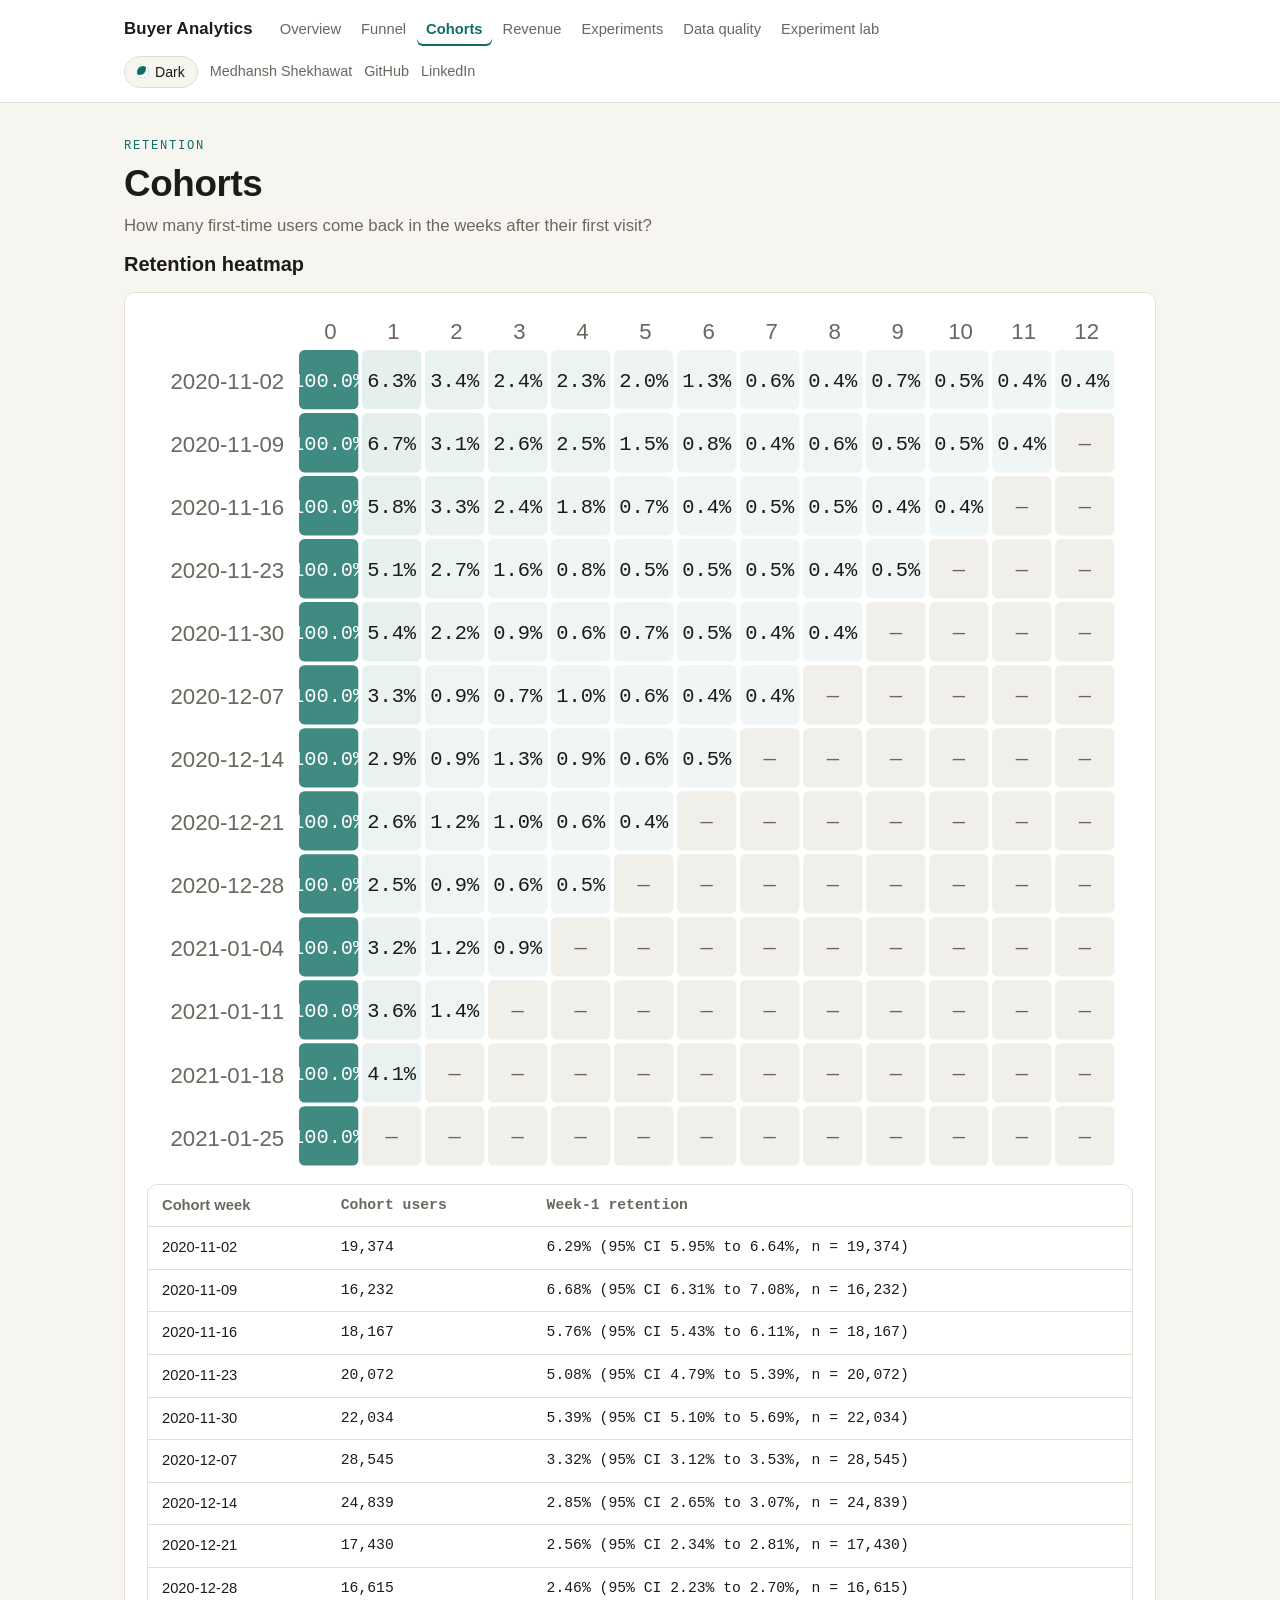
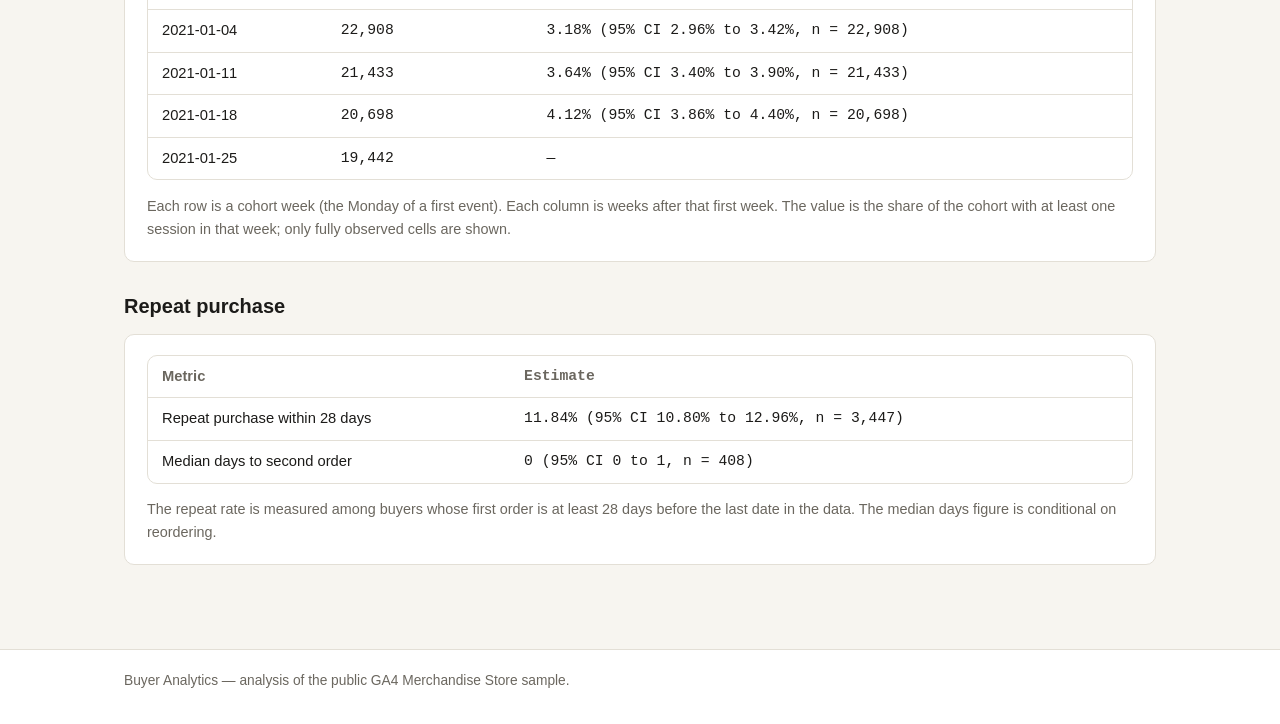
==== site/cohorts.html @ 5dee78f3 "Static site and experiment lab" ====
<!DOCTYPE html>
<html lang="en">
  <head>
    <meta charset="utf-8" />
    <meta name="viewport" content="width=device-width, initial-scale=1" />
    <title>Cohorts · Buyer Analytics</title>
    <meta
      name="description"
      content="How many first-time users come back in the weeks after their first visit."
    />
    <link rel="stylesheet" href="css/style.css" />
    <script src="js/theme.js"></script>
  </head>
  <body>
    <a class="skip-link" href="#content">Skip to content</a>
    <header class="site-header">
      <div class="wrap header-inner">
        <a class="brand" href="index.html">Buyer Analytics</a>
        <nav class="site-nav" aria-label="Primary">
          <a href="index.html">Overview</a>
          <a href="funnel.html">Funnel</a>
          <a href="cohorts.html" aria-current="page">Cohorts</a>
          <a href="revenue.html">Revenue</a>
          <a href="experiments.html">Experiments</a>
          <a href="quality.html">Data quality</a>
          <a href="lab.html">Experiment lab</a>
        </nav>
        <div class="header-tools">
          <button
            id="theme-toggle"
            class="theme-toggle"
            type="button"
            aria-pressed="false"
          >
            <span class="theme-toggle-icon" aria-hidden="true"></span>
            <span data-theme-label>Dark</span>
          </button>
          <span class="author">Medhansh Shekhawat</span>
          <a href="https://github.com/Ghostboy789/buyer-analytics">GitHub</a>
          <a href="https://www.linkedin.com/in/medhansh-shekhawat">LinkedIn</a>
        </div>
      </div>
    </header>

    <div class="wrap">
      <header class="page-head">
        <p class="eyebrow">Retention</p>
        <h1>Cohorts</h1>
        <p class="lede">
          How many first-time users come back in the weeks after their first
          visit?
        </p>
      </header>

      <main id="content" data-page="cohorts">
        <p class="placeholder">Data not loaded yet.</p>
      </main>
    </div>

    <footer class="site-footer">
      <div class="wrap">
        <p>
          Buyer Analytics &mdash; analysis of the public GA4 Merchandise Store
          sample.
        </p>
      </div>
    </footer>
    <script src="js/charts.js"></script>
    <script src="js/pages.js"></script>
    <script>
      Pages.mount();
    </script>
  </body>
</html>
---- site/css/style.css ----
/* Buyer Analytics — editorial analyst notebook.
 * Light is the base palette. Dark values are provided twice: once behind the
 * system preference and once behind the explicit [data-theme="dark"] switch.
 */

:root {
  --bg: #f7f5f0;
  --surface: #ffffff;
  --ink: #1c1b19;
  --muted: #6b675f;
  --rule: #e3dfd6;
  --accent: #0f6e63;
  --accent-2: #b4541a;
  --accent-soft: rgba(15, 110, 99, 0.08);
  --focus: #0f6e63;
  --radius: 10px;
  --gutter: 24px;
  --maxw: 1080px;
  --font-text: -apple-system, BlinkMacSystemFont, "Segoe UI", Roboto, Helvetica,
    Arial, "Noto Sans", sans-serif;
  --font-mono: ui-monospace, SFMono-Regular, "SF Mono", Menlo, Consolas,
    "Liberation Mono", monospace;
  --pass-bg: #b9e6df;
  --pass-ink: #0b4f46;
  --fail-bg: #f6c7a4;
  --fail-ink: #5c1f04;
  color-scheme: light;
}

@media (prefers-color-scheme: dark) {
  :root {
    --bg: #131514;
    --surface: #1b1e1d;
    --ink: #ecebe6;
    --muted: #9a988f;
    --rule: #2c302e;
    --accent: #4fc3b3;
    --accent-2: #f0a063;
    --accent-soft: rgba(79, 195, 179, 0.12);
    --focus: #4fc3b3;
    --pass-bg: #2f6f64;
    --pass-ink: #eafffb;
    --fail-bg: #7a4318;
    --fail-ink: #fff2e6;
    color-scheme: dark;
  }
}

:root[data-theme="dark"] {
  --bg: #131514;
  --surface: #1b1e1d;
  --ink: #ecebe6;
  --muted: #9a988f;
  --rule: #2c302e;
  --accent: #4fc3b3;
  --accent-2: #f0a063;
  --accent-soft: rgba(79, 195, 179, 0.12);
  --focus: #4fc3b3;
  --pass-bg: #2f6f64;
  --pass-ink: #eafffb;
  --fail-bg: #7a4318;
  --fail-ink: #fff2e6;
  color-scheme: dark;
}

:root[data-theme="light"] {
  --bg: #f7f5f0;
  --surface: #ffffff;
  --ink: #1c1b19;
  --muted: #6b675f;
  --rule: #e3dfd6;
  --accent: #0f6e63;
  --accent-2: #b4541a;
  --accent-soft: rgba(15, 110, 99, 0.08);
  --focus: #0f6e63;
  --pass-bg: #b9e6df;
  --pass-ink: #0b4f46;
  --fail-bg: #f6c7a4;
  --fail-ink: #5c1f04;
  color-scheme: light;
}

*,
*::before,
*::after {
  box-sizing: border-box;
}

html {
  -webkit-text-size-adjust: 100%;
}

body {
  margin: 0;
  background: var(--bg);
  color: var(--ink);
  font-family: var(--font-text);
  font-size: 16px;
  line-height: 1.6;
  overflow-x: hidden;
}

img,
svg,
video,
canvas {
  max-width: 100%;
}

a {
  color: var(--accent);
  text-underline-offset: 2px;
}

a:hover {
  color: var(--accent-2);
}

:focus-visible {
  outline: 2px solid var(--focus);
  outline-offset: 2px;
  border-radius: 3px;
}

.wrap {
  width: 100%;
  max-width: var(--maxw);
  margin: 0 auto;
  padding: 0 var(--gutter);
}

.skip-link {
  position: absolute;
  left: -9999px;
  top: 0;
  z-index: 10;
  background: var(--surface);
  color: var(--ink);
  padding: 8px 12px;
  border: 1px solid var(--rule);
  border-radius: 0 0 var(--radius) 0;
}

.skip-link:focus {
  left: 0;
}

/* Header ---------------------------------------------------------------- */

.site-header {
  border-bottom: 1px solid var(--rule);
  background: var(--surface);
}

.header-inner {
  display: flex;
  flex-wrap: wrap;
  align-items: center;
  gap: 10px 18px;
  padding-top: 14px;
  padding-bottom: 14px;
}

.brand {
  font-weight: 700;
  font-size: 1.05rem;
  letter-spacing: 0.01em;
  color: var(--ink);
  text-decoration: none;
  white-space: nowrap;
}

.brand:hover {
  color: var(--accent);
}

.site-nav {
  display: flex;
  flex-wrap: wrap;
  gap: 4px 2px;
  margin-right: auto;
}

.site-nav a {
  display: inline-block;
  padding: 4px 9px;
  color: var(--muted);
  text-decoration: none;
  border-radius: 6px;
  font-size: 0.92rem;
  white-space: nowrap;
}

.site-nav a:hover {
  color: var(--ink);
  background: var(--accent-soft);
}

.site-nav a[aria-current="page"] {
  color: var(--accent);
  font-weight: 600;
  box-shadow: inset 0 -2px 0 var(--accent);
}

.header-tools {
  display: flex;
  flex-wrap: wrap;
  align-items: center;
  gap: 6px 12px;
  font-size: 0.9rem;
}

.header-tools a {
  color: var(--muted);
  text-decoration: none;
}

.header-tools a:hover {
  color: var(--accent);
}

.author {
  color: var(--muted);
  white-space: nowrap;
}

.theme-toggle {
  display: inline-flex;
  align-items: center;
  gap: 6px;
  font: inherit;
  font-size: 0.88rem;
  color: var(--ink);
  background: var(--bg);
  border: 1px solid var(--rule);
  border-radius: 999px;
  padding: 4px 12px;
  cursor: pointer;
}

.theme-toggle:hover {
  border-color: var(--accent);
  color: var(--accent);
}

.theme-toggle-icon {
  width: 12px;
  height: 12px;
  border-radius: 50%;
  background: var(--accent);
  box-shadow: inset -3px -3px 0 0 var(--surface);
}

/* Page head ------------------------------------------------------------- */

.page-head {
  padding: 34px 0 8px;
}

.eyebrow {
  margin: 0 0 6px;
  font-family: var(--font-mono);
  font-size: 0.76rem;
  letter-spacing: 0.14em;
  text-transform: uppercase;
  color: var(--accent);
}

.page-head h1 {
  margin: 0 0 8px;
  font-size: clamp(1.7rem, 4vw, 2.3rem);
  line-height: 1.15;
  letter-spacing: -0.01em;
}

.lede {
  margin: 0;
  max-width: 62ch;
  font-size: 1.05rem;
  color: var(--muted);
}

main {
  display: block;
  padding-bottom: 56px;
}

.placeholder {
  margin: 22px 0 0;
  padding: 18px 20px;
  border: 1px dashed var(--rule);
  border-radius: var(--radius);
  color: var(--muted);
  background: var(--surface);
}

/* Cards and content ----------------------------------------------------- */

.card {
  background: var(--surface);
  border: 1px solid var(--rule);
  border-radius: var(--radius);
  padding: 20px 22px;
  margin: 0 0 22px;
}

.card > :first-child {
  margin-top: 0;
}

.card > :last-child {
  margin-bottom: 0;
}

.card h2 {
  font-size: 1.15rem;
  margin: 0 0 4px;
}

.card h3 {
  font-size: 1rem;
  margin: 0 0 4px;
}

.card .hint,
.note {
  color: var(--muted);
  font-size: 0.9rem;
}

.section {
  margin: 0 0 28px;
}

.section > h2 {
  font-size: 1.25rem;
  margin: 0 0 12px;
}

/* Forms ----------------------------------------------------------------- */

.field-grid {
  display: grid;
  grid-template-columns: repeat(auto-fit, minmax(150px, 1fr));
  gap: 14px 18px;
  margin: 0 0 16px;
}

.field {
  display: flex;
  flex-direction: column;
  gap: 4px;
}

.field label {
  font-size: 0.85rem;
  color: var(--muted);
}

.field input,
.field select {
  font: inherit;
  color: var(--ink);
  background: var(--bg);
  border: 1px solid var(--rule);
  border-radius: 6px;
  padding: 7px 9px;
  width: 100%;
  min-width: 0;
}

.field input[type="number"] {
  font-family: var(--font-mono);
}

.field input:focus,
.field select:focus {
  border-color: var(--accent);
}

.btn {
  font: inherit;
  font-weight: 600;
  color: #ffffff;
  background: var(--accent);
  border: 1px solid var(--accent);
  border-radius: 8px;
  padding: 8px 18px;
  cursor: pointer;
}

.btn:hover:not(:disabled) {
  filter: brightness(1.08);
}

.btn:disabled {
  opacity: 0.55;
  cursor: progress;
}

.btn-secondary {
  color: var(--ink);
  background: var(--surface);
  border-color: var(--rule);
}

.result {
  margin-top: 16px;
}

.result .big {
  font-family: var(--font-mono);
  font-size: 1.6rem;
  font-weight: 600;
  letter-spacing: -0.01em;
}

.result dl {
  display: grid;
  grid-template-columns: max-content 1fr;
  gap: 2px 16px;
  margin: 12px 0 0;
}

.result dt {
  color: var(--muted);
  font-size: 0.88rem;
}

.result dd {
  margin: 0;
  font-family: var(--font-mono);
}

.status {
  margin-top: 12px;
  font-size: 0.9rem;
  color: var(--muted);
  min-height: 1.2em;
}

.status.error {
  color: var(--accent-2);
}

.chart-box {
  margin-top: 18px;
  overflow-x: auto;
}

/* Tables ---------------------------------------------------------------- */

.table-wrap {
  overflow-x: auto;
  border: 1px solid var(--rule);
  border-radius: var(--radius);
  background: var(--surface);
}

table {
  border-collapse: collapse;
  width: 100%;
  font-size: 0.92rem;
}

th,
td {
  text-align: left;
  padding: 9px 14px;
  border-bottom: 1px solid var(--rule);
  white-space: nowrap;
}

th {
  color: var(--muted);
  font-weight: 600;
}

tbody tr:last-child td {
  border-bottom: 0;
}

td.num,
.num {
  font-family: var(--font-mono);
}

td.num {
  white-space: normal;
}

th {
  white-space: normal;
}

.data-toggle {
  margin-top: 14px;
}

.data-toggle summary {
  cursor: pointer;
  color: var(--accent);
  font-size: 0.9rem;
  padding: 4px 0 10px;
}

.data-toggle summary:hover {
  color: var(--accent-2);
}

/* Charts ---------------------------------------------------------------- */

.chart {
  display: block;
  width: 100%;
  height: auto;
  color: var(--ink);
}

.chart-label {
  font-family: var(--font-text);
  font-size: 12px;
  color: var(--muted);
  fill: currentColor;
}

.chart-value {
  font-family: var(--font-mono);
  font-size: 12px;
  fill: currentColor;
}

.chart-cell {
  font-family: var(--font-mono);
  font-size: 11px;
}

/* Footer ---------------------------------------------------------------- */

.site-footer {
  border-top: 1px solid var(--rule);
  color: var(--muted);
  font-size: 0.86rem;
  padding: 20px 0 32px;
  background: var(--surface);
}

.site-footer p {
  margin: 0;
}

/* Data pages ------------------------------------------------------------ */

.kpi-grid {
  display: grid;
  grid-template-columns: repeat(auto-fit, minmax(190px, 1fr));
  gap: 14px;
  margin: 0 0 4px;
}

.kpi {
  background: var(--surface);
  border: 1px solid var(--rule);
  border-radius: var(--radius);
  padding: 14px 16px;
}

.kpi-label {
  font-size: 0.82rem;
  color: var(--muted);
}

.kpi-value {
  font-family: var(--font-mono);
  font-size: 1.35rem;
  font-weight: 600;
  letter-spacing: -0.01em;
  margin-top: 2px;
}

.kpi-sub {
  font-size: 0.78rem;
  color: var(--muted);
  margin-top: 4px;
}

.card-grid {
  display: grid;
  grid-template-columns: repeat(auto-fit, minmax(260px, 1fr));
  gap: 18px;
  align-items: start;
}

.card-grid .card {
  margin-bottom: 0;
}

.notice {
  background: var(--accent-soft);
  border: 1px solid var(--rule);
  border-left: 3px solid var(--accent);
  border-radius: var(--radius);
  padding: 14px 18px;
  margin: 0 0 22px;
}

.notice-strong {
  border-left-width: 6px;
  border-left-color: var(--accent-2);
  background: var(--accent-soft);
  padding: 18px 22px;
  font-size: 1.12rem;
}

.notice-strong .note {
  font-size: 0.9rem;
}

.notice p {
  margin: 0 0 8px;
}

.notice p:last-child {
  margin-bottom: 0;
}

.note-list {
  margin: 10px 0 0;
  padding-left: 20px;
  color: var(--muted);
  font-size: 0.9rem;
}

.note-list li {
  margin: 0 0 6px;
}

.big-num {
  font-family: var(--font-mono);
  font-size: 1.6rem;
  font-weight: 600;
  margin: 0 0 6px;
}

.kv {
  display: grid;
  grid-template-columns: max-content 1fr;
  gap: 4px 16px;
  margin: 0;
}

.kv dt {
  color: var(--muted);
  font-size: 0.88rem;
}

.kv dd {
  margin: 0;
  font-family: var(--font-mono);
}

.badge {
  display: inline-block;
  font-weight: 700;
  font-size: 0.76rem;
  letter-spacing: 0.08em;
  padding: 3px 10px;
  border-radius: 999px;
}

.badge-pass {
  color: var(--pass-ink);
  background: var(--pass-bg);
}

.badge-fail {
  color: var(--fail-ink);
  background: var(--fail-bg);
}

/* Phones ---------------------------------------------------------------- */

@media (max-width: 640px) {
  :root {
    --gutter: 16px;
  }

  .header-inner {
    gap: 8px 12px;
  }

  .site-nav {
    order: 3;
    width: 100%;
    margin-right: 0;
    flex-wrap: nowrap;
    overflow-x: auto;
    padding-bottom: 2px;
    -webkit-overflow-scrolling: touch;
  }

  .site-nav::-webkit-scrollbar {
    height: 4px;
  }

  .page-head {
    padding-top: 24px;
  }

  .card {
    padding: 16px;
    overflow-x: auto;
  }

  .chart {
    min-width: 540px;
  }

  td.num,
  th {
    white-space: nowrap;
  }

  .big-num {
    font-size: 1.25rem;
  }

  .notice-strong {
    font-size: 1.02rem;
    padding: 14px 16px;
  }
}
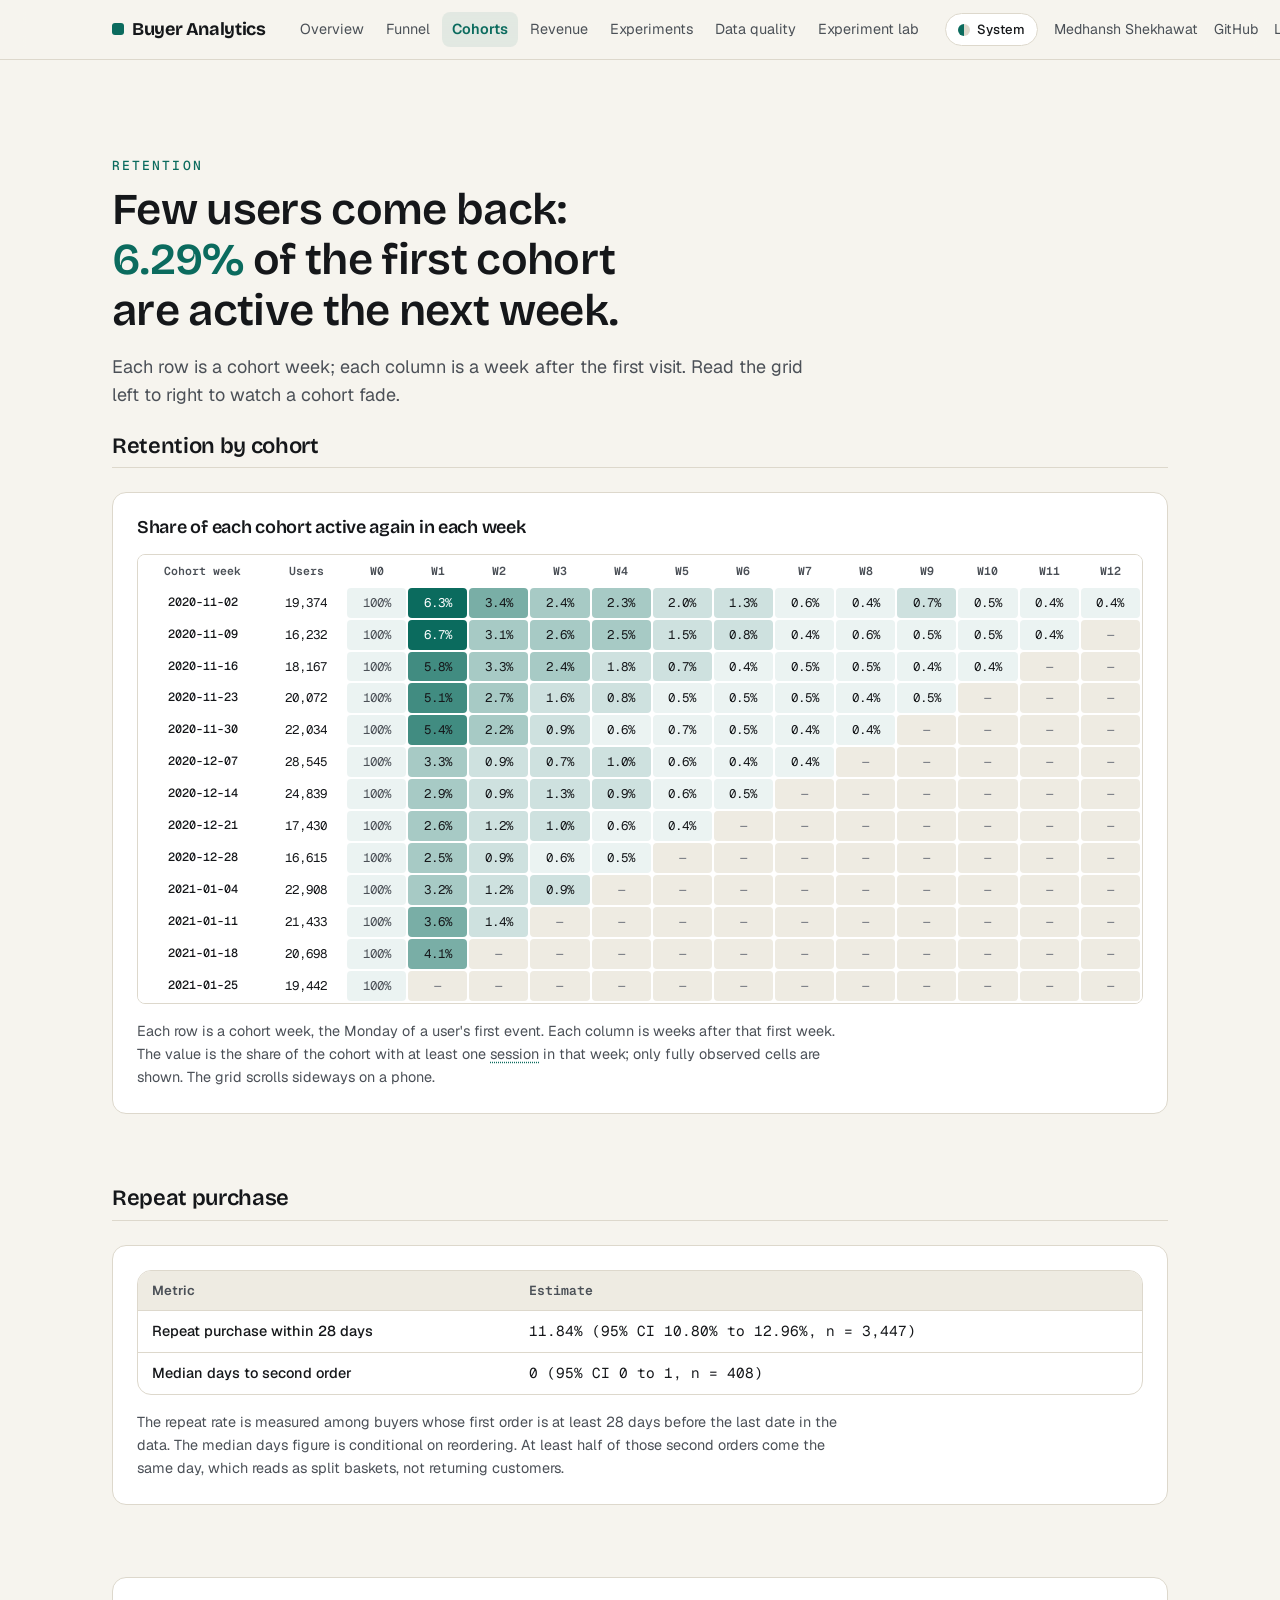
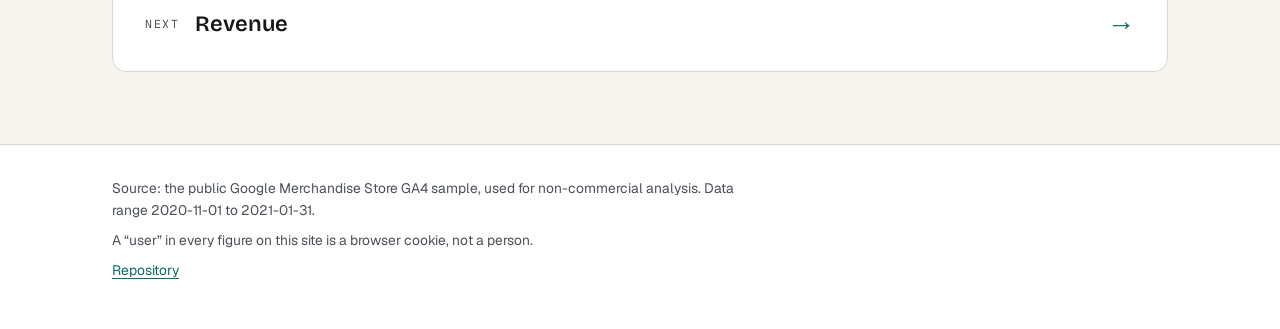
==== commit dd1fecb5: "Site redesign: session field hero, revenue bridge, glossary, self-hosted fonts" ====
--- a/site/cohorts.html
+++ b/site/cohorts.html
@@ -3,10 +3,11 @@
   <head>
     <meta charset="utf-8" />
     <meta name="viewport" content="width=device-width, initial-scale=1" />
+    <meta name="color-scheme" content="light dark" />
     <title>Cohorts · Buyer Analytics</title>
     <meta
       name="description"
-      content="How many first-time users come back in the weeks after their first visit."
+      content="Weekly retention by cohort, and why the repeat-purchase figure is not loyalty."
     />
     <link rel="stylesheet" href="css/style.css" />
     <script src="js/theme.js"></script>
@@ -15,8 +16,20 @@
     <a class="skip-link" href="#content">Skip to content</a>
     <header class="site-header">
       <div class="wrap header-inner">
-        <a class="brand" href="index.html">Buyer Analytics</a>
-        <nav class="site-nav" aria-label="Primary">
+        <a class="brand" href="index.html"
+          ><span class="brand-text">Buyer Analytics</span></a
+        >
+        <button
+          class="nav-toggle"
+          type="button"
+          data-nav-toggle
+          aria-expanded="false"
+          aria-controls="site-nav"
+        >
+          <span class="nav-toggle-bars" aria-hidden="true"></span>
+          <span>Menu</span>
+        </button>
+        <nav id="site-nav" class="site-nav" aria-label="Primary">
           <a href="index.html">Overview</a>
           <a href="funnel.html">Funnel</a>
           <a href="cohorts.html" aria-current="page">Cohorts</a>
@@ -30,10 +43,10 @@
             id="theme-toggle"
             class="theme-toggle"
             type="button"
-            aria-pressed="false"
+            data-mode="system"
           >
             <span class="theme-toggle-icon" aria-hidden="true"></span>
-            <span data-theme-label>Dark</span>
+            <span data-theme-label>System</span>
           </button>
           <span class="author">Medhansh Shekhawat</span>
           <a href="https://github.com/Ghostboy789/buyer-analytics">GitHub</a>
@@ -42,31 +55,28 @@
       </div>
     </header>
 
-    <div class="wrap">
-      <header class="page-head">
-        <p class="eyebrow">Retention</p>
-        <h1>Cohorts</h1>
-        <p class="lede">
-          How many first-time users come back in the weeks after their first
-          visit?
-        </p>
-      </header>
+    <main id="content" data-page="cohorts"></main>
 
-      <main id="content" data-page="cohorts">
-        <p class="placeholder">Data not loaded yet.</p>
-      </main>
+    <footer class="site-footer">
+      <div class="wrap" id="footer-slot"></div>
+    </footer>
+
+    <div
+      class="glossary-pop"
+      id="glossary-pop"
+      role="dialog"
+      aria-label="Glossary definition"
+      hidden
+    >
+      <p class="glossary-term" data-glossary-term></p>
+      <p class="glossary-def" data-glossary-def></p>
     </div>
 
-    <footer class="site-footer">
-      <div class="wrap">
-        <p>
-          Buyer Analytics &mdash; analysis of the public GA4 Merchandise Store
-          sample.
-        </p>
-      </div>
-    </footer>
     <script src="js/charts.js"></script>
+    <script src="js/glossary.js"></script>
     <script src="js/pages.js"></script>
+    <script src="js/hero.js"></script>
+    <script src="js/site.js"></script>
     <script>
       Pages.mount();
     </script>
--- a/site/css/style.css
+++ b/site/css/style.css
@@ -1,84 +1,164 @@
-/* Buyer Analytics — editorial analyst notebook.
- * Light is the base palette. Dark values are provided twice: once behind the
- * system preference and once behind the explicit [data-theme="dark"] switch.
+/* Buyer Analytics — an editorial data story.
+ *
+ * Light is the base palette; the dark values are declared twice, once behind
+ * the system preference and once behind the explicit [data-theme="dark"]
+ * switch. Every text/background pair below was checked against WCAG AA (4.5:1
+ * for body text); the status colours are used as marks and tints, never as
+ * body text on the page background.
  */
 
+/* Fonts ----------------------------------------------------------------- */
+
+@font-face {
+  font-family: "Bricolage Grotesque";
+  src: url("../fonts/bricolage-grotesque-latin-wght.woff2") format("woff2");
+  font-weight: 200 800;
+  font-style: normal;
+  font-display: swap;
+}
+
+@font-face {
+  font-family: "Geist";
+  src: url("../fonts/geist-latin-wght.woff2") format("woff2");
+  font-weight: 100 900;
+  font-style: normal;
+  font-display: swap;
+}
+
+@font-face {
+  font-family: "Geist Mono";
+  src: url("../fonts/geist-mono-latin-wght.woff2") format("woff2");
+  font-weight: 100 900;
+  font-style: normal;
+  font-display: swap;
+}
+
+/* Tokens ---------------------------------------------------------------- */
+
 :root {
-  --bg: #f7f5f0;
+  --bg: #f6f4ee;
   --surface: #ffffff;
-  --ink: #1c1b19;
-  --muted: #6b675f;
-  --rule: #e3dfd6;
-  --accent: #0f6e63;
-  --accent-2: #b4541a;
-  --accent-soft: rgba(15, 110, 99, 0.08);
-  --focus: #0f6e63;
-  --radius: 10px;
-  --gutter: 24px;
-  --maxw: 1080px;
-  --font-text: -apple-system, BlinkMacSystemFont, "Segoe UI", Roboto, Helvetica,
-    Arial, "Noto Sans", sans-serif;
-  --font-mono: ui-monospace, SFMono-Regular, "SF Mono", Menlo, Consolas,
-    "Liberation Mono", monospace;
-  --pass-bg: #b9e6df;
-  --pass-ink: #0b4f46;
-  --fail-bg: #f6c7a4;
-  --fail-ink: #5c1f04;
+  --surface-2: #eeebe2;
+  --border: #ddd8cc;
+  --ink: #15171a;
+  --ink-2: #4b5057;
+  --ink-3: #6c717a;
+  --accent: #0b6b5e;
+  --accent-ink: #ffffff;
+  --accent-soft: rgba(11, 107, 94, 0.08);
+  --accent-soft-strong: #a7cac5;
+  --lost: #c8501e;
+  --pass: #1e8a5e;
+  --fail: #c8323a;
+  --focus: #0b6b5e;
+
+  --pass-tint: #e3f1eb;
+  --fail-tint: #f8e6e7;
+  --lost-tint: #f9e9e0;
+
+  --heat-0: #ebf3f2;
+  --heat-1: #cee1df;
+  --heat-2: #a7cac5;
+  --heat-3: #79aea6;
+  --heat-4: #418c81;
+  --heat-5: #0b6b5e;
+
+  --font-display: "Bricolage Grotesque", "Helvetica Neue", Arial, sans-serif;
+  --font-text: "Geist", -apple-system, BlinkMacSystemFont, "Segoe UI", Roboto,
+    Helvetica, Arial, sans-serif;
+  --font-mono: "Geist Mono", ui-monospace, SFMono-Regular, Menlo, Consolas,
+    monospace;
+
+  --step--1: 0.8125rem;
+  --step-0: 1rem;
+  --step-1: 1.125rem;
+  --step-2: 1.375rem;
+  --step-3: 1.75rem;
+  --step-4: clamp(1.9rem, 1.3rem + 2.4vw, 2.75rem);
+  --step-5: clamp(2.5rem, 1.4rem + 5vw, 4.25rem);
+
+  --space-1: 4px;
+  --space-2: 8px;
+  --space-3: 16px;
+  --space-4: 24px;
+  --space-5: 32px;
+  --space-6: 48px;
+  --space-7: 72px;
+
+  --content: 1120px;
+  --gutter: clamp(16px, 4vw, 32px);
+  --radius: 14px;
+  --radius-sm: 8px;
+  --header-h: 60px;
+
   color-scheme: light;
 }
 
 @media (prefers-color-scheme: dark) {
-  :root {
-    --bg: #131514;
-    --surface: #1b1e1d;
-    --ink: #ecebe6;
-    --muted: #9a988f;
-    --rule: #2c302e;
-    --accent: #4fc3b3;
-    --accent-2: #f0a063;
-    --accent-soft: rgba(79, 195, 179, 0.12);
-    --focus: #4fc3b3;
-    --pass-bg: #2f6f64;
-    --pass-ink: #eafffb;
-    --fail-bg: #7a4318;
-    --fail-ink: #fff2e6;
+  :root:not([data-theme="light"]) {
+    --bg: #0c0f0e;
+    --surface: #131716;
+    --surface-2: #1a1f1d;
+    --border: #272d2a;
+    --ink: #eceeea;
+    --ink-2: #a9b0ab;
+    --ink-3: #7f8782;
+    --accent: #5fd3c0;
+    --accent-ink: #0c0f0e;
+    --accent-soft: rgba(95, 211, 192, 0.1);
+    --accent-soft-strong: #366d64;
+    --lost: #ff8a55;
+    --pass: #3dbe8b;
+    --fail: #f2555a;
+    --focus: #5fd3c0;
+
+    --pass-tint: #16302a;
+    --fail-tint: #361f21;
+    --lost-tint: #35241c;
+
+    --heat-0: #1c2e2a;
+    --heat-1: #284c46;
+    --heat-2: #366d64;
+    --heat-3: #459386;
+    --heat-4: #54b7a6;
+    --heat-5: #5fd3c0;
+
     color-scheme: dark;
   }
 }
 
 :root[data-theme="dark"] {
-  --bg: #131514;
-  --surface: #1b1e1d;
-  --ink: #ecebe6;
-  --muted: #9a988f;
-  --rule: #2c302e;
-  --accent: #4fc3b3;
-  --accent-2: #f0a063;
-  --accent-soft: rgba(79, 195, 179, 0.12);
-  --focus: #4fc3b3;
-  --pass-bg: #2f6f64;
-  --pass-ink: #eafffb;
-  --fail-bg: #7a4318;
-  --fail-ink: #fff2e6;
+  --bg: #0c0f0e;
+  --surface: #131716;
+  --surface-2: #1a1f1d;
+  --border: #272d2a;
+  --ink: #eceeea;
+  --ink-2: #a9b0ab;
+  --ink-3: #7f8782;
+  --accent: #5fd3c0;
+  --accent-ink: #0c0f0e;
+  --accent-soft: rgba(95, 211, 192, 0.1);
+  --accent-soft-strong: #366d64;
+  --lost: #ff8a55;
+  --pass: #3dbe8b;
+  --fail: #f2555a;
+  --focus: #5fd3c0;
+
+  --pass-tint: #16302a;
+  --fail-tint: #361f21;
+  --lost-tint: #35241c;
+
+  --heat-0: #1c2e2a;
+  --heat-1: #284c46;
+  --heat-2: #366d64;
+  --heat-3: #459386;
+  --heat-4: #54b7a6;
+  --heat-5: #5fd3c0;
+
   color-scheme: dark;
 }
 
-:root[data-theme="light"] {
-  --bg: #f7f5f0;
-  --surface: #ffffff;
-  --ink: #1c1b19;
-  --muted: #6b675f;
-  --rule: #e3dfd6;
-  --accent: #0f6e63;
-  --accent-2: #b4541a;
-  --accent-soft: rgba(15, 110, 99, 0.08);
-  --focus: #0f6e63;
-  --pass-bg: #b9e6df;
-  --pass-ink: #0b4f46;
-  --fail-bg: #f6c7a4;
-  --fail-ink: #5c1f04;
-  color-scheme: light;
-}
+/* Base ------------------------------------------------------------------ */
 
 *,
 *::before,
@@ -88,6 +168,7 @@
 
 html {
   -webkit-text-size-adjust: 100%;
+  scroll-behavior: smooth;
 }
 
 body {
@@ -95,9 +176,27 @@
   background: var(--bg);
   color: var(--ink);
   font-family: var(--font-text);
-  font-size: 16px;
+  font-size: var(--step-0);
   line-height: 1.6;
-  overflow-x: hidden;
+  font-weight: 400;
+  -webkit-font-smoothing: antialiased;
+  text-rendering: optimizeLegibility;
+}
+
+h1,
+h2,
+h3,
+h4 {
+  font-family: var(--font-display);
+  font-weight: 600;
+  line-height: 1.15;
+  letter-spacing: -0.015em;
+  margin: 0 0 var(--space-3);
+  color: var(--ink);
+}
+
+p {
+  margin: 0 0 var(--space-3);
 }
 
 img,
@@ -109,11 +208,12 @@
 
 a {
   color: var(--accent);
-  text-underline-offset: 2px;
+  text-underline-offset: 3px;
+  text-decoration-thickness: 1px;
 }
 
 a:hover {
-  color: var(--accent-2);
+  color: var(--ink);
 }
 
 :focus-visible {
@@ -122,9 +222,14 @@
   border-radius: 3px;
 }
 
+::selection {
+  background: var(--accent);
+  color: var(--accent-ink);
+}
+
 .wrap {
   width: 100%;
-  max-width: var(--maxw);
+  max-width: var(--content);
   margin: 0 auto;
   padding: 0 var(--gutter);
 }
@@ -133,12 +238,12 @@
   position: absolute;
   left: -9999px;
   top: 0;
-  z-index: 10;
-  background: var(--surface);
-  color: var(--ink);
-  padding: 8px 12px;
-  border: 1px solid var(--rule);
-  border-radius: 0 0 var(--radius) 0;
+  z-index: 40;
+  background: var(--surface);
+  color: var(--ink);
+  padding: var(--space-2) var(--space-3);
+  border: 1px solid var(--border);
+  border-radius: 0 0 var(--radius-sm) 0;
 }
 
 .skip-link:focus {
@@ -148,46 +253,75 @@
 /* Header ---------------------------------------------------------------- */
 
 .site-header {
-  border-bottom: 1px solid var(--rule);
-  background: var(--surface);
+  position: sticky;
+  top: 0;
+  z-index: 30;
+  height: var(--header-h);
+  background: color-mix(in srgb, var(--bg) 82%, transparent);
+  border-bottom: 1px solid var(--border);
+}
+
+@supports (backdrop-filter: blur(8px)) {
+  .site-header {
+    backdrop-filter: saturate(150%) blur(12px);
+    -webkit-backdrop-filter: saturate(150%) blur(12px);
+  }
+}
+
+@supports not (background: color-mix(in srgb, red 50%, blue)) {
+  .site-header {
+    background: var(--bg);
+  }
 }
 
 .header-inner {
   display: flex;
-  flex-wrap: wrap;
   align-items: center;
-  gap: 10px 18px;
-  padding-top: 14px;
-  padding-bottom: 14px;
+  gap: var(--space-3);
+  height: 100%;
 }
 
 .brand {
+  display: inline-flex;
+  align-items: center;
+  gap: var(--space-2);
+  font-family: var(--font-display);
   font-weight: 700;
-  font-size: 1.05rem;
-  letter-spacing: 0.01em;
+  font-size: var(--step-1);
+  letter-spacing: -0.02em;
   color: var(--ink);
   text-decoration: none;
   white-space: nowrap;
 }
 
+.brand::before {
+  content: "";
+  width: 12px;
+  height: 12px;
+  border-radius: 3px;
+  background: var(--accent);
+  flex: none;
+}
+
 .brand:hover {
   color: var(--accent);
 }
 
 .site-nav {
   display: flex;
-  flex-wrap: wrap;
-  gap: 4px 2px;
+  align-items: center;
+  gap: 2px;
+  margin-left: var(--space-2);
   margin-right: auto;
 }
 
 .site-nav a {
   display: inline-block;
-  padding: 4px 9px;
-  color: var(--muted);
+  padding: 6px 10px;
+  border-radius: var(--radius-sm);
+  color: var(--ink-2);
   text-decoration: none;
-  border-radius: 6px;
-  font-size: 0.92rem;
+  font-size: 0.9rem;
   white-space: nowrap;
 }
 
@@ -199,19 +333,63 @@
 .site-nav a[aria-current="page"] {
   color: var(--accent);
   font-weight: 600;
-  box-shadow: inset 0 -2px 0 var(--accent);
+  background: var(--accent-soft);
+}
+
+.nav-toggle {
+  display: none;
+  font: inherit;
+  font-size: 0.88rem;
+  color: var(--ink);
+  background: var(--surface);
+  border: 1px solid var(--border);
+  border-radius: var(--radius-sm);
+  padding: 6px 12px;
+  cursor: pointer;
+  align-items: center;
+  gap: 6px;
+}
+
+.nav-toggle:hover {
+  border-color: var(--accent);
+  color: var(--accent);
+}
+
+.nav-toggle-bars {
+  position: relative;
+  width: 14px;
+  height: 10px;
+  flex: none;
+}
+
+.nav-toggle-bars::before,
+.nav-toggle-bars::after {
+  content: "";
+  position: absolute;
+  left: 0;
+  right: 0;
+  height: 2px;
+  border-radius: 2px;
+  background: currentColor;
+}
+
+.nav-toggle-bars::before {
+  top: 0;
+}
+
+.nav-toggle-bars::after {
+  bottom: 0;
 }
 
 .header-tools {
   display: flex;
-  flex-wrap: wrap;
   align-items: center;
-  gap: 6px 12px;
-  font-size: 0.9rem;
+  gap: var(--space-3);
+  font-size: 0.88rem;
 }
 
 .header-tools a {
-  color: var(--muted);
+  color: var(--ink-2);
   text-decoration: none;
 }
 
@@ -220,21 +398,22 @@
 }
 
 .author {
-  color: var(--muted);
+  color: var(--ink-2);
   white-space: nowrap;
 }
 
 .theme-toggle {
   display: inline-flex;
   align-items: center;
-  gap: 6px;
+  gap: 7px;
   font: inherit;
-  font-size: 0.88rem;
-  color: var(--ink);
-  background: var(--bg);
-  border: 1px solid var(--rule);
+  font-size: 0.82rem;
+  font-weight: 500;
+  color: var(--ink);
+  background: var(--surface);
+  border: 1px solid var(--border);
   border-radius: 999px;
-  padding: 4px 12px;
+  padding: 5px 12px;
   cursor: pointer;
 }
 
@@ -248,60 +427,107 @@
   height: 12px;
   border-radius: 50%;
   background: var(--accent);
-  box-shadow: inset -3px -3px 0 0 var(--surface);
-}
-
-/* Page head ------------------------------------------------------------- */
-
-.page-head {
-  padding: 34px 0 8px;
-}
-
-.eyebrow {
-  margin: 0 0 6px;
-  font-family: var(--font-mono);
-  font-size: 0.76rem;
-  letter-spacing: 0.14em;
-  text-transform: uppercase;
-  color: var(--accent);
-}
-
-.page-head h1 {
-  margin: 0 0 8px;
-  font-size: clamp(1.7rem, 4vw, 2.3rem);
-  line-height: 1.15;
-  letter-spacing: -0.01em;
-}
-
-.lede {
-  margin: 0;
-  max-width: 62ch;
-  font-size: 1.05rem;
-  color: var(--muted);
-}
+  flex: none;
+}
+
+.theme-toggle[data-mode="system"] .theme-toggle-icon {
+  background: linear-gradient(90deg, var(--accent) 50%, var(--border) 50%);
+}
+
+.theme-toggle[data-mode="dark"] .theme-toggle-icon {
+  background: transparent;
+  border: 2px solid var(--accent);
+  box-shadow: inset 3px 0 0 0 var(--accent);
+}
+
+/* Page furniture -------------------------------------------------------- */
 
 main {
   display: block;
-  padding-bottom: 56px;
+  padding: var(--space-6) 0 var(--space-7);
+}
+
+.page-head {
+  padding: var(--space-6) 0 var(--space-4);
+  max-width: 46rem;
+}
+
+.eyebrow {
+  margin: 0 0 var(--space-2);
+  font-family: var(--font-mono);
+  font-size: var(--step--1);
+  font-weight: 500;
+  letter-spacing: 0.16em;
+  text-transform: uppercase;
+  color: var(--accent);
+}
+
+.display {
+  font-size: var(--step-4);
+  font-weight: 600;
+  margin: 0 0 var(--space-3);
+  text-wrap: balance;
+}
+
+.page-sub {
+  margin: 0;
+  max-width: 60ch;
+  font-size: var(--step-1);
+  color: var(--ink-2);
+}
+
+.section {
+  margin: 0 0 var(--space-7);
+}
+
+.section-head {
+  font-size: var(--step-2);
+  font-weight: 600;
+  margin: 0 0 var(--space-4);
+  padding-bottom: var(--space-2);
+  border-bottom: 1px solid var(--border);
+}
+
+.group-head {
+  font-size: var(--step-1);
+  margin: var(--space-4) 0 var(--space-3);
+}
+
+.hl {
+  color: var(--accent);
+  font-weight: 600;
+}
+
+.prose {
+  color: var(--ink-2);
+  font-size: 0.95rem;
+  max-width: 64ch;
+}
+
+.note {
+  margin: var(--space-3) 0 0;
+  color: var(--ink-2);
+  font-size: 0.9rem;
+  max-width: 70ch;
 }
 
 .placeholder {
-  margin: 22px 0 0;
-  padding: 18px 20px;
-  border: 1px dashed var(--rule);
+  margin: var(--space-4) 0 0;
+  padding: var(--space-4);
+  border: 1px dashed var(--border);
   border-radius: var(--radius);
-  color: var(--muted);
-  background: var(--surface);
-}
-
-/* Cards and content ----------------------------------------------------- */
+  color: var(--ink-2);
+  background: var(--surface);
+}
+
+/* Cards ----------------------------------------------------------------- */
 
 .card {
   background: var(--surface);
-  border: 1px solid var(--rule);
+  border: 1px solid var(--border);
   border-radius: var(--radius);
-  padding: 20px 22px;
-  margin: 0 0 22px;
+  padding: var(--space-4);
+  margin: 0 0 var(--space-4);
 }
 
 .card > :first-child {
@@ -312,170 +538,360 @@
   margin-bottom: 0;
 }
 
-.card h2 {
-  font-size: 1.15rem;
-  margin: 0 0 4px;
-}
-
-.card h3 {
-  font-size: 1rem;
-  margin: 0 0 4px;
-}
-
-.card .hint,
-.note {
-  color: var(--muted);
-  font-size: 0.9rem;
-}
-
-.section {
-  margin: 0 0 28px;
-}
-
-.section > h2 {
-  font-size: 1.25rem;
-  margin: 0 0 12px;
-}
-
-/* Forms ----------------------------------------------------------------- */
-
-.field-grid {
+.card-title {
+  font-size: var(--step-1);
+  font-weight: 600;
+  margin: 0 0 var(--space-3);
+}
+
+.card-grid {
   display: grid;
-  grid-template-columns: repeat(auto-fit, minmax(150px, 1fr));
-  gap: 14px 18px;
-  margin: 0 0 16px;
-}
-
-.field {
-  display: flex;
-  flex-direction: column;
-  gap: 4px;
-}
-
-.field label {
+  grid-template-columns: repeat(auto-fit, minmax(min(100%, 240px), 1fr));
+  gap: var(--space-3);
+  align-items: start;
+}
+
+.card-grid .card {
+  margin-bottom: 0;
+}
+
+.chart-grid {
+  display: grid;
+  grid-template-columns: minmax(0, 1fr);
+  gap: var(--space-4);
+}
+
+.chart-grid > * {
+  min-width: 0;
+}
+
+.chart-wrap {
+  margin: 0;
+  overflow: hidden;
+}
+
+.chart-wrap svg {
+  display: block;
+}
+
+.meaning {
+  margin: var(--space-3) 0 0;
+  padding-left: var(--space-3);
+  border-left: 2px solid var(--accent);
+  color: var(--ink-2);
+  font-size: 0.92rem;
+}
+
+.meaning-label {
+  display: block;
+  font-family: var(--font-mono);
+  font-size: 0.72rem;
+  letter-spacing: 0.12em;
+  text-transform: uppercase;
+  color: var(--accent);
+  margin-bottom: 2px;
+}
+
+/* Hero ------------------------------------------------------------------ */
+
+.hero {
+  display: grid;
+  grid-template-columns: minmax(0, 1fr) minmax(0, 1fr);
+  gap: var(--space-5);
+  align-items: center;
+  margin: 0 0 var(--space-7);
+}
+
+.hero-copy {
+  max-width: 34rem;
+}
+
+.hero-headline {
+  font-size: var(--step-5);
+  font-weight: 600;
+  line-height: 1.03;
+  letter-spacing: -0.03em;
+  margin: var(--space-2) 0 var(--space-3);
+  text-wrap: balance;
+}
+
+.hero-num {
+  color: var(--accent);
+  font-variant-numeric: tabular-nums;
+}
+
+.hero-sub {
+  font-size: var(--step-1);
+  color: var(--ink-2);
+  margin: 0 0 var(--space-3);
+}
+
+.hero-look {
+  font-size: 0.95rem;
+  color: var(--ink-2);
+  margin: 0;
+}
+
+.hero-visual {
+  min-width: 0;
+}
+
+.hero-canvas {
+  display: block;
+  width: 100%;
+  height: auto;
+  border-radius: var(--radius);
+  background: var(--surface-2);
+  border: 1px solid var(--border);
+}
+
+.hero-caption {
+  margin: var(--space-2) 0 var(--space-3);
   font-size: 0.85rem;
-  color: var(--muted);
-}
-
-.field input,
-.field select {
+  color: var(--ink-2);
+}
+
+/* Glossary -------------------------------------------------------------- */
+
+.term {
   font: inherit;
-  color: var(--ink);
-  background: var(--bg);
-  border: 1px solid var(--rule);
-  border-radius: 6px;
-  padding: 7px 9px;
-  width: 100%;
+  color: inherit;
+  background: none;
+  border: 0;
+  padding: 0;
+  cursor: help;
+  text-decoration: underline;
+  text-decoration-style: dotted;
+  text-decoration-color: var(--accent);
+  text-underline-offset: 3px;
+}
+
+.term:hover,
+.term[aria-expanded="true"] {
+  color: var(--accent);
+}
+
+.glossary-pop {
+  position: fixed;
+  z-index: 50;
+  width: min(22rem, calc(100vw - 16px));
+  margin: 0;
+  padding: var(--space-3);
+  background: var(--surface);
+  border: 1px solid var(--border);
+  border-radius: var(--radius);
+  box-shadow: 0 12px 32px rgba(0, 0, 0, 0.18);
+}
+
+.glossary-term {
+  margin: 0 0 var(--space-1);
+  font-family: var(--font-mono);
+  font-size: 0.72rem;
+  letter-spacing: 0.12em;
+  text-transform: uppercase;
+  color: var(--accent);
+}
+
+.glossary-def {
+  margin: 0;
+  font-size: 0.92rem;
+  color: var(--ink);
+}
+
+/* KPIs ------------------------------------------------------------------ */
+
+.kpi-grid {
+  display: grid;
+  grid-template-columns: repeat(auto-fit, minmax(min(100%, 168px), 1fr));
+  gap: var(--space-2);
+}
+
+.kpi {
+  background: var(--surface);
+  border: 1px solid var(--border);
+  border-radius: var(--radius);
+  padding: var(--space-3);
   min-width: 0;
 }
 
-.field input[type="number"] {
-  font-family: var(--font-mono);
-}
-
-.field input:focus,
-.field select:focus {
-  border-color: var(--accent);
-}
-
-.btn {
-  font: inherit;
+.kpi-label {
+  font-size: 0.8rem;
+  color: var(--ink-2);
+}
+
+.kpi-value {
+  font-family: var(--font-mono);
+  font-size: 1.4rem;
   font-weight: 600;
-  color: #ffffff;
+  letter-spacing: -0.02em;
+  margin: 2px 0 var(--space-2);
+  font-variant-numeric: tabular-nums;
+}
+
+.kpi-ci {
+  font-family: var(--font-mono);
+  font-size: 0.74rem;
+  color: var(--ink-2);
+  margin-top: var(--space-2);
+}
+
+.ivbar {
+  position: relative;
+  height: 12px;
+  margin: 0;
+}
+
+.ivbar-track {
+  position: absolute;
+  left: 0;
+  right: 0;
+  top: 5px;
+  height: 2px;
+  border-radius: 2px;
+  background: var(--border);
+}
+
+.ivbar-range {
+  position: absolute;
+  top: 4px;
+  height: 4px;
+  border-radius: 2px;
+  background: var(--accent-soft-strong);
+}
+
+.ivbar-dot {
+  position: absolute;
+  top: 1px;
+  width: 10px;
+  height: 10px;
+  margin-left: -5px;
+  border-radius: 50%;
   background: var(--accent);
-  border: 1px solid var(--accent);
-  border-radius: 8px;
-  padding: 8px 18px;
-  cursor: pointer;
-}
-
-.btn:hover:not(:disabled) {
-  filter: brightness(1.08);
-}
-
-.btn:disabled {
-  opacity: 0.55;
-  cursor: progress;
-}
-
-.btn-secondary {
-  color: var(--ink);
-  background: var(--surface);
-  border-color: var(--rule);
-}
-
-.result {
-  margin-top: 16px;
-}
-
-.result .big {
-  font-family: var(--font-mono);
-  font-size: 1.6rem;
+  border: 2px solid var(--surface);
+}
+
+/* Big stats ------------------------------------------------------------- */
+
+.bigstat-row {
+  display: grid;
+  grid-template-columns: repeat(auto-fit, minmax(min(100%, 220px), 1fr));
+  gap: var(--space-3);
+}
+
+.bigstat {
+  background: var(--surface);
+  border: 1px solid var(--border);
+  border-radius: var(--radius);
+  padding: var(--space-4);
+  min-width: 0;
+}
+
+.bigstat-label {
+  font-size: 0.85rem;
+  color: var(--ink-2);
+}
+
+.bigstat-value {
+  font-family: var(--font-mono);
+  font-size: clamp(1.8rem, 1.2rem + 2vw, 2.6rem);
   font-weight: 600;
-  letter-spacing: -0.01em;
-}
-
-.result dl {
-  display: grid;
-  grid-template-columns: max-content 1fr;
-  gap: 2px 16px;
-  margin: 12px 0 0;
-}
-
-.result dt {
-  color: var(--muted);
-  font-size: 0.88rem;
-}
-
-.result dd {
-  margin: 0;
-  font-family: var(--font-mono);
-}
-
-.status {
-  margin-top: 12px;
-  font-size: 0.9rem;
-  color: var(--muted);
-  min-height: 1.2em;
-}
-
-.status.error {
-  color: var(--accent-2);
-}
-
-.chart-box {
-  margin-top: 18px;
-  overflow-x: auto;
+  letter-spacing: -0.03em;
+  margin: var(--space-1) 0 var(--space-2);
+  font-variant-numeric: tabular-nums;
+}
+
+.bigstat-ci {
+  font-family: var(--font-mono);
+  font-size: 0.78rem;
+  color: var(--ink-2);
+  margin-top: var(--space-2);
+}
+
+.bigstat-sub {
+  margin-top: var(--space-2);
+  font-size: 0.85rem;
+  color: var(--ink-2);
+}
+
+/* Badges ---------------------------------------------------------------- */
+
+.badge {
+  display: inline-flex;
+  align-items: center;
+  gap: 6px;
+  font-family: var(--font-mono);
+  font-weight: 600;
+  font-size: 0.72rem;
+  letter-spacing: 0.08em;
+  padding: 3px 10px 3px 8px;
+  border-radius: 999px;
+  border: 1px solid transparent;
+  color: var(--ink);
+  white-space: nowrap;
+}
+
+.badge-dot {
+  width: 8px;
+  height: 8px;
+  border-radius: 50%;
+  flex: none;
+}
+
+.badge-pass {
+  background: var(--pass-tint);
+  border-color: var(--pass);
+}
+
+.badge-pass .badge-dot {
+  background: var(--pass);
+}
+
+.badge-fail {
+  background: var(--fail-tint);
+  border-color: var(--fail);
+}
+
+.badge-fail .badge-dot {
+  background: var(--fail);
 }
 
 /* Tables ---------------------------------------------------------------- */
 
 .table-wrap {
   overflow-x: auto;
-  border: 1px solid var(--rule);
+  border: 1px solid var(--border);
   border-radius: var(--radius);
   background: var(--surface);
+  margin: var(--space-3) 0 0;
 }
 
 table {
   border-collapse: collapse;
   width: 100%;
-  font-size: 0.92rem;
+  font-size: 0.9rem;
 }
 
 th,
 td {
   text-align: left;
   padding: 9px 14px;
-  border-bottom: 1px solid var(--rule);
+  border-bottom: 1px solid var(--border);
+  vertical-align: top;
+}
+
+thead th {
+  color: var(--ink-2);
+  font-weight: 600;
+  font-size: 0.82rem;
+  background: var(--surface-2);
   white-space: nowrap;
 }
 
-th {
-  color: var(--muted);
-  font-weight: 600;
-}
-
+tbody th {
+  font-weight: 500;
+}
+
+tbody tr:last-child th,
 tbody tr:last-child td {
   border-bottom: 0;
 }
@@ -483,29 +899,27 @@
 td.num,
 .num {
   font-family: var(--font-mono);
+  font-variant-numeric: tabular-nums;
 }
 
 td.num {
-  white-space: normal;
-}
-
-th {
-  white-space: normal;
+  white-space: nowrap;
 }
 
 .data-toggle {
-  margin-top: 14px;
+  margin-top: var(--space-3);
 }
 
 .data-toggle summary {
   cursor: pointer;
   color: var(--accent);
-  font-size: 0.9rem;
-  padding: 4px 0 10px;
+  font-size: 0.88rem;
+  font-weight: 500;
+  padding: var(--space-1) 0 var(--space-2);
 }
 
 .data-toggle summary:hover {
-  color: var(--accent-2);
+  color: var(--ink);
 }
 
 /* Charts ---------------------------------------------------------------- */
@@ -520,213 +934,665 @@
 .chart-label {
   font-family: var(--font-text);
   font-size: 12px;
-  color: var(--muted);
-  fill: currentColor;
+  fill: var(--ink-2);
 }
 
 .chart-value {
   font-family: var(--font-mono);
   font-size: 12px;
-  fill: currentColor;
+  fill: var(--ink);
 }
 
 .chart-cell {
   font-family: var(--font-mono);
   font-size: 11px;
-}
-
-/* Footer ---------------------------------------------------------------- */
-
-.site-footer {
-  border-top: 1px solid var(--rule);
-  color: var(--muted);
-  font-size: 0.86rem;
-  padding: 20px 0 32px;
-  background: var(--surface);
-}
-
-.site-footer p {
-  margin: 0;
-}
-
-/* Data pages ------------------------------------------------------------ */
-
-.kpi-grid {
+  fill: var(--ink);
+}
+
+.heat-ink-0,
+.heat-ink-1,
+.heat-ink-2,
+.heat-ink-3,
+.heat-ink-4 {
+  fill: var(--ink);
+}
+
+.heat-ink-5 {
+  fill: #ffffff;
+}
+
+:root[data-theme="dark"] .heat-ink-0,
+:root[data-theme="dark"] .heat-ink-1,
+:root[data-theme="dark"] .heat-ink-2 {
+  fill: var(--ink);
+}
+
+:root[data-theme="dark"] .heat-ink-3,
+:root[data-theme="dark"] .heat-ink-4,
+:root[data-theme="dark"] .heat-ink-5 {
+  fill: #0c0f0e;
+}
+
+@media (prefers-color-scheme: dark) {
+  :root:not([data-theme="light"]) .heat-ink-3,
+  :root:not([data-theme="light"]) .heat-ink-4,
+  :root:not([data-theme="light"]) .heat-ink-5 {
+    fill: #0c0f0e;
+  }
+}
+
+/* Heat table (HTML) ----------------------------------------------------- */
+
+.heat-scroll {
+  overflow-x: auto;
+  margin: var(--space-2) 0 0;
+  border: 1px solid var(--border);
+  border-radius: var(--radius-sm);
+}
+
+.heat-table {
+  border-collapse: separate;
+  border-spacing: 2px;
+  font-size: 0.78rem;
+  background: var(--surface);
+}
+
+.heat-table th,
+.heat-table td {
+  border: 0;
+  padding: 5px 8px;
+  text-align: center;
+  white-space: nowrap;
+}
+
+.heat-rowhead {
+  position: sticky;
+  left: 0;
+  z-index: 1;
+  background: var(--surface);
+  text-align: left;
+  font-family: var(--font-mono);
+  font-size: 0.74rem;
+}
+
+.heat-table thead th {
+  background: var(--surface);
+  font-family: var(--font-mono);
+  font-size: 0.72rem;
+}
+
+.heat-table thead .heat-rowhead {
+  z-index: 2;
+}
+
+.heat-cell {
+  border-radius: 4px;
+  font-family: var(--font-mono);
+  font-variant-numeric: tabular-nums;
+  min-width: 44px;
+}
+
+.heat-empty {
+  background: var(--surface-2);
+  color: var(--ink-3);
+}
+
+.heat-base {
+  background: var(--accent-soft);
+  color: var(--ink-2);
+}
+
+.heat-0 { background: var(--heat-0); color: var(--ink); }
+.heat-1 { background: var(--heat-1); color: var(--ink); }
+.heat-2 { background: var(--heat-2); color: var(--ink); }
+.heat-3 { background: var(--heat-3); color: var(--ink); }
+.heat-4 { background: var(--heat-4); color: var(--ink); }
+.heat-5 { background: var(--heat-5); color: #ffffff; }
+
+:root[data-theme="dark"] .heat-3,
+:root[data-theme="dark"] .heat-4,
+:root[data-theme="dark"] .heat-5 {
+  color: #0c0f0e;
+}
+
+@media (prefers-color-scheme: dark) {
+  :root:not([data-theme="light"]) .heat-3,
+  :root:not([data-theme="light"]) .heat-4,
+  :root:not([data-theme="light"]) .heat-5 {
+    color: #0c0f0e;
+  }
+}
+
+/* Pair bars (data quality) ---------------------------------------------- */
+
+.pairbar {
+  margin: 0 0 var(--space-4);
+}
+
+.pairbar-title {
+  font-weight: 600;
+  margin: 0 0 var(--space-2);
+}
+
+.pairbar-row {
   display: grid;
-  grid-template-columns: repeat(auto-fit, minmax(190px, 1fr));
-  gap: 14px;
-  margin: 0 0 4px;
-}
-
-.kpi {
-  background: var(--surface);
-  border: 1px solid var(--rule);
-  border-radius: var(--radius);
-  padding: 14px 16px;
-}
-
-.kpi-label {
+  grid-template-columns: 72px minmax(0, 1fr) auto;
+  align-items: center;
+  gap: var(--space-2);
+  margin: 0 0 var(--space-1);
+}
+
+.pairbar-tag {
+  font-size: 0.78rem;
+  color: var(--ink-2);
+  font-family: var(--font-mono);
+}
+
+.pairbar-track {
+  height: 14px;
+  border-radius: 4px;
+  background: var(--surface-2);
+  overflow: hidden;
+}
+
+.pairbar-fill {
+  display: block;
+  height: 100%;
+  border-radius: 4px;
+}
+
+.pairbar-raw {
+  background: var(--ink-3);
+}
+
+.pairbar-mod {
+  background: var(--accent);
+}
+
+.pairbar-value {
+  font-family: var(--font-mono);
   font-size: 0.82rem;
-  color: var(--muted);
-}
-
-.kpi-value {
-  font-family: var(--font-mono);
-  font-size: 1.35rem;
-  font-weight: 600;
-  letter-spacing: -0.01em;
-  margin-top: 2px;
-}
-
-.kpi-sub {
-  font-size: 0.78rem;
-  color: var(--muted);
-  margin-top: 4px;
-}
-
-.card-grid {
-  display: grid;
-  grid-template-columns: repeat(auto-fit, minmax(260px, 1fr));
-  gap: 18px;
-  align-items: start;
-}
-
-.card-grid .card {
-  margin-bottom: 0;
-}
+  font-variant-numeric: tabular-nums;
+  text-align: right;
+  white-space: nowrap;
+}
+
+.pairbar-gap {
+  margin: var(--space-1) 0 0;
+  font-size: 0.82rem;
+  color: var(--ink-2);
+  font-family: var(--font-mono);
+}
+
+/* Notices --------------------------------------------------------------- */
 
 .notice {
   background: var(--accent-soft);
-  border: 1px solid var(--rule);
+  border: 1px solid var(--border);
   border-left: 3px solid var(--accent);
   border-radius: var(--radius);
-  padding: 14px 18px;
-  margin: 0 0 22px;
+  padding: var(--space-3) var(--space-4);
+  margin: 0 0 var(--space-4);
 }
 
 .notice-strong {
   border-left-width: 6px;
-  border-left-color: var(--accent-2);
-  background: var(--accent-soft);
-  padding: 18px 22px;
-  font-size: 1.12rem;
-}
-
-.notice-strong .note {
-  font-size: 0.9rem;
+  padding: var(--space-4);
+  background: var(--surface);
+}
+
+.notice-title {
+  font-family: var(--font-mono);
+  font-size: 0.74rem;
+  letter-spacing: 0.14em;
+  text-transform: uppercase;
+  color: var(--accent);
+  margin: 0 0 var(--space-2);
 }
 
 .notice p {
-  margin: 0 0 8px;
+  margin: 0 0 var(--space-2);
 }
 
 .notice p:last-child {
   margin-bottom: 0;
 }
 
-.note-list {
-  margin: 10px 0 0;
-  padding-left: 20px;
-  color: var(--muted);
-  font-size: 0.9rem;
-}
-
-.note-list li {
-  margin: 0 0 6px;
-}
-
-.big-num {
-  font-family: var(--font-mono);
-  font-size: 1.6rem;
-  font-weight: 600;
-  margin: 0 0 6px;
-}
+.notice .note {
+  margin-top: var(--space-2);
+}
+
+/* Key-value list -------------------------------------------------------- */
 
 .kv {
   display: grid;
-  grid-template-columns: max-content 1fr;
-  gap: 4px 16px;
+  grid-template-columns: max-content minmax(0, 1fr);
+  gap: var(--space-1) var(--space-3);
   margin: 0;
 }
 
 .kv dt {
-  color: var(--muted);
-  font-size: 0.88rem;
+  color: var(--ink-2);
+  font-size: 0.85rem;
 }
 
 .kv dd {
   margin: 0;
   font-family: var(--font-mono);
-}
-
-.badge {
-  display: inline-block;
-  font-weight: 700;
-  font-size: 0.76rem;
-  letter-spacing: 0.08em;
-  padding: 3px 10px;
-  border-radius: 999px;
-}
-
-.badge-pass {
-  color: var(--pass-ink);
-  background: var(--pass-bg);
-}
-
-.badge-fail {
-  color: var(--fail-ink);
-  background: var(--fail-bg);
-}
-
-/* Phones ---------------------------------------------------------------- */
-
-@media (max-width: 640px) {
-  :root {
-    --gutter: 16px;
+  font-variant-numeric: tabular-nums;
+}
+
+.note-list {
+  margin: 0;
+  padding-left: 1.1rem;
+  color: var(--ink-2);
+}
+
+.note-list li {
+  margin: 0 0 var(--space-2);
+}
+
+/* Bento ----------------------------------------------------------------- */
+
+.bento-section {
+  margin-bottom: var(--space-7);
+}
+
+.bento {
+  display: grid;
+  grid-template-columns: repeat(auto-fit, minmax(min(100%, 250px), 1fr));
+  gap: var(--space-3);
+}
+
+.bento-card {
+  display: flex;
+  flex-direction: column;
+  gap: var(--space-2);
+  padding: var(--space-4);
+  background: var(--surface);
+  border: 1px solid var(--border);
+  border-radius: var(--radius);
+  color: var(--ink);
+  text-decoration: none;
+  transition: border-color 160ms ease, transform 160ms ease;
+}
+
+.bento-card:hover {
+  border-color: var(--accent);
+  color: var(--ink);
+  transform: translateY(-2px);
+}
+
+.bento-kicker {
+  margin: 0;
+  font-family: var(--font-mono);
+  font-size: 0.7rem;
+  letter-spacing: 0.12em;
+  text-transform: uppercase;
+  color: var(--accent);
+}
+
+.bento-title {
+  margin: 0;
+  font-size: var(--step-1);
+  font-weight: 600;
+  line-height: 1.2;
+}
+
+.bento-num {
+  margin: 0;
+  font-size: 0.9rem;
+  color: var(--ink-2);
+}
+
+.bento-chart {
+  margin-top: auto;
+}
+
+.bento-chart svg {
+  display: block;
+  width: 100%;
+  height: 48px;
+}
+
+.bento-link {
+  font-size: 0.85rem;
+  font-weight: 500;
+  color: var(--accent);
+}
+
+/* Next card ------------------------------------------------------------- */
+
+.next-card {
+  margin: var(--space-6) 0 0;
+}
+
+.next-card a {
+  display: flex;
+  align-items: center;
+  gap: var(--space-3);
+  padding: var(--space-4) var(--space-5);
+  background: var(--surface);
+  border: 1px solid var(--border);
+  border-radius: var(--radius);
+  color: var(--ink);
+  text-decoration: none;
+  transition: border-color 160ms ease;
+}
+
+.next-card a:hover {
+  border-color: var(--accent);
+  color: var(--ink);
+}
+
+.next-label {
+  font-family: var(--font-mono);
+  font-size: 0.72rem;
+  letter-spacing: 0.14em;
+  text-transform: uppercase;
+  color: var(--ink-2);
+}
+
+.next-title {
+  font-family: var(--font-display);
+  font-size: var(--step-2);
+  font-weight: 600;
+}
+
+.next-arrow {
+  margin-left: auto;
+  font-size: var(--step-3);
+  color: var(--accent);
+  transition: transform 160ms ease;
+}
+
+.next-card a:hover .next-arrow {
+  transform: translateX(4px);
+}
+
+/* Footer ---------------------------------------------------------------- */
+
+.site-footer {
+  border-top: 1px solid var(--border);
+  background: var(--surface);
+  padding: var(--space-5) 0 var(--space-6);
+  color: var(--ink-2);
+  font-size: 0.86rem;
+}
+
+.footer-grid {
+  display: grid;
+  gap: var(--space-2);
+  max-width: 70ch;
+}
+
+.footer-grid p {
+  margin: 0;
+}
+
+.footer-credit {
+  color: var(--ink-2);
+}
+
+.footer-note {
+  color: var(--ink-2);
+}
+
+.footer-link a {
+  color: var(--accent);
+}
+
+/* Forms (experiment lab) ------------------------------------------------ */
+
+.field-grid {
+  display: grid;
+  grid-template-columns: repeat(auto-fit, minmax(min(100%, 150px), 1fr));
+  gap: var(--space-3);
+  margin: 0 0 var(--space-4);
+}
+
+.field {
+  display: flex;
+  flex-direction: column;
+  gap: var(--space-1);
+  min-width: 0;
+}
+
+.field label {
+  font-size: 0.82rem;
+  color: var(--ink-2);
+}
+
+.field input,
+.field select {
+  font: inherit;
+  color: var(--ink);
+  background: var(--bg);
+  border: 1px solid var(--border);
+  border-radius: var(--radius-sm);
+  padding: 8px 10px;
+  width: 100%;
+  min-width: 0;
+}
+
+.field input[type="number"] {
+  font-family: var(--font-mono);
+}
+
+.field input:focus,
+.field select:focus {
+  border-color: var(--accent);
+}
+
+.btn {
+  font: inherit;
+  font-weight: 600;
+  color: var(--accent-ink);
+  background: var(--accent);
+  border: 1px solid var(--accent);
+  border-radius: var(--radius-sm);
+  padding: 9px 18px;
+  cursor: pointer;
+}
+
+.btn:hover:not(:disabled) {
+  filter: brightness(1.08);
+}
+
+.btn:disabled {
+  opacity: 0.6;
+  cursor: progress;
+}
+
+.btn-secondary {
+  color: var(--ink);
+  background: var(--surface);
+  border-color: var(--border);
+}
+
+.result {
+  margin-top: var(--space-4);
+}
+
+.result .big {
+  font-family: var(--font-display);
+  font-size: var(--step-3);
+  font-weight: 600;
+  letter-spacing: -0.02em;
+  margin: 0 0 var(--space-2);
+}
+
+.result dl {
+  display: grid;
+  grid-template-columns: max-content minmax(0, 1fr);
+  gap: var(--space-1) var(--space-3);
+  margin: var(--space-3) 0 0;
+}
+
+.result dt {
+  color: var(--ink-2);
+  font-size: 0.85rem;
+}
+
+.result dd {
+  margin: 0;
+  font-family: var(--font-mono);
+  font-variant-numeric: tabular-nums;
+}
+
+.status {
+  margin-top: var(--space-3);
+  font-size: 0.85rem;
+  color: var(--ink-2);
+  min-height: 1.2em;
+}
+
+.status.error {
+  color: var(--fail);
+}
+
+.chart-box {
+  margin-top: var(--space-4);
+  overflow-x: auto;
+}
+
+.hint {
+  margin: 0 0 var(--space-4);
+  color: var(--ink-2);
+  font-size: 0.92rem;
+}
+
+/* Motion ---------------------------------------------------------------- */
+
+.js [data-reveal] {
+  opacity: 0;
+  transform: translateY(14px);
+  transition: opacity 480ms ease, transform 480ms cubic-bezier(0.22, 1, 0.36, 1);
+}
+
+.js [data-reveal].is-in {
+  opacity: 1;
+  transform: none;
+}
+
+@media (prefers-reduced-motion: reduce) {
+  html {
+    scroll-behavior: auto;
+  }
+
+  .js [data-reveal] {
+    opacity: 1;
+    transform: none;
+    transition: none;
+  }
+
+  .bento-card,
+  .next-card a,
+  .next-arrow {
+    transition: none;
+  }
+
+  .bento-card:hover {
+    transform: none;
+  }
+
+  .next-card a:hover .next-arrow {
+    transform: none;
+  }
+}
+
+/* Responsive ------------------------------------------------------------ */
+
+@media (max-width: 900px) {
+  .hero {
+    grid-template-columns: minmax(0, 1fr);
+    gap: var(--space-4);
+  }
+
+  .hero-copy {
+    max-width: none;
+  }
+}
+
+@media (max-width: 760px) {
+  .nav-toggle {
+    display: inline-flex;
+    order: 2;
+    margin-left: auto;
+  }
+
+  .site-nav {
+    position: absolute;
+    top: var(--header-h);
+    left: 0;
+    right: 0;
+    z-index: 20;
+    display: none;
+    flex-direction: column;
+    align-items: stretch;
+    gap: 0;
+    margin: 0;
+    padding: var(--space-2) var(--gutter) var(--space-3);
+    background: var(--bg);
+    border-bottom: 1px solid var(--border);
+  }
+
+  .site-nav.is-open {
+    display: flex;
+  }
+
+  .site-nav a {
+    padding: 10px 8px;
+    border-radius: var(--radius-sm);
+    font-size: 1rem;
+  }
+
+  .header-tools {
+    order: 3;
+    gap: var(--space-2);
+  }
+
+  .author {
+    display: none;
+  }
+
+  .brand {
+    order: 1;
+  }
+}
+
+@media (max-width: 420px) {
+  .theme-toggle [data-theme-label] {
+    display: none;
+  }
+
+  .header-tools {
+    gap: var(--space-1);
+  }
+
+  .next-card a {
+    padding: var(--space-3) var(--space-4);
+  }
+
+  .next-label {
+    display: none;
+  }
+}
+
+@media (max-width: 560px) {
+  .brand-text {
+    display: none;
   }
 
   .header-inner {
-    gap: 8px 12px;
-  }
-
-  .site-nav {
-    order: 3;
-    width: 100%;
-    margin-right: 0;
-    flex-wrap: nowrap;
-    overflow-x: auto;
-    padding-bottom: 2px;
-    -webkit-overflow-scrolling: touch;
-  }
-
-  .site-nav::-webkit-scrollbar {
-    height: 4px;
-  }
-
-  .page-head {
-    padding-top: 24px;
-  }
-
-  .card {
-    padding: 16px;
-    overflow-x: auto;
-  }
-
-  .chart {
-    min-width: 540px;
-  }
-
-  td.num,
-  th {
-    white-space: nowrap;
-  }
-
-  .big-num {
-    font-size: 1.25rem;
-  }
-
-  .notice-strong {
-    font-size: 1.02rem;
-    padding: 14px 16px;
-  }
-}
+    gap: var(--space-2);
+  }
+}
+
+/* Page content sits in the same centred column as the header. */
+main#content {
+  box-sizing: border-box;
+  max-width: 1120px;
+  margin-inline: auto;
+  padding-inline: clamp(16px, 4vw, 32px);
+}
